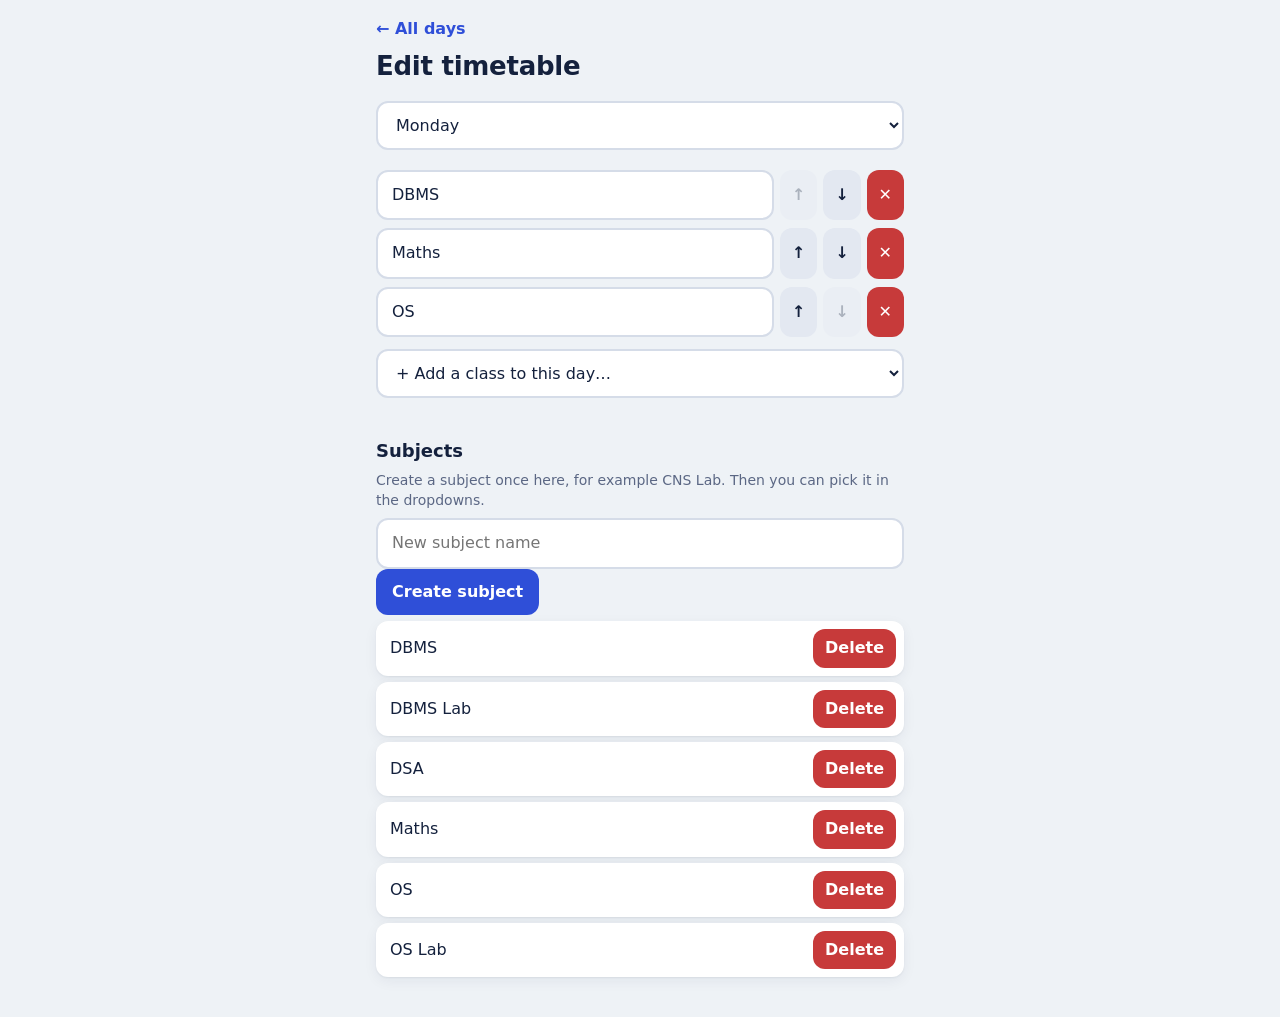
==== edit.html @ e6c1d521 "Add files via upload created the files and uploading them to git hub total=16 files" ====
<!DOCTYPE html>
<html lang="en">
<head>
  <meta charset="utf-8">
  <meta name="viewport" content="width=device-width, initial-scale=1">
  <title>Edit timetable</title>
  <link rel="stylesheet" href="style1.css">

  <link rel="manifest" href="manifest.json">
<meta name="theme-color" content="#14213d">
<link rel="icon" href="icon-192.png">
<link rel="apple-touch-icon" href="icon-180.png">
<meta name="apple-mobile-web-app-capable" content="yes">
<meta name="mobile-web-app-capable" content="yes">
<meta name="apple-mobile-web-app-title" content="Attendance">

</head>
<body>
  <a class="back" href="index.html">← All days</a>
  <h1>Edit timetable</h1>

  <select id="daySelect">
    <option value="monday">Monday</option>
    <option value="tuesday">Tuesday</option>
    <option value="wednesday">Wednesday</option>
    <option value="thursday">Thursday</option>
    <option value="friday">Friday</option>
    <option value="saturday">Saturday</option>
    <option value="sunday">Sunday</option>
  </select>

  <div id="list"></div>

  <select id="subjectSelect"></select>

  <h2>Subjects</h2>
  <p class="hint">Create a subject once here, for example CNS Lab. Then you can pick it in the dropdowns.</p>
  <input id="newSubject" placeholder="New subject name">
  <button id="addSubjectBtn">Create subject</button>
  <div id="subjectList"></div>

  <script src="store.js"></script>
  <script src="edit.js"></script>
</body>
</html>
---- style1.css ----
/* ===== 1. COLORS: change these and the whole app changes ===== */
:root {
  --bg: #eef2f6;       /* page background */
  --card: #ffffff;     /* cards */
  --ink: #14213d;      /* main text */
  --mute: #5b6784;     /* grey text */
  --line: #d5dce8;     /* borders */
  --soft: #e3e8f1;    /* light buttons */
  --accent: #2f4fd8;   /* main blue */
  --ok: #1b8a5a;       /* green */
  --warn: #c27a00;     /* amber */
  --bad: #c73a3a;      /* red */
  --on: #ffffff;       /* text on colored buttons */
  --radius: 16px;
  --shadow: 0 1px 2px rgba(20, 33, 61, 0.06), 0 4px 14px rgba(20, 33, 61, 0.06);
}

@media (prefers-color-scheme: dark) {
  :root {
    --bg: #0e1424;
    --card: #171f35;
    --ink: #e8ecf6;
    --mute: #93a0c0;
    --line: #2a3554;
    --soft: #232d49;
    --accent: #7b93ff;
    --ok: #2fbf82;
    --warn: #e0a030;
    --bad: #f06060;
    --on: #0b1020;
    --shadow: none;
  }
}

/* ===== 2. BASE ===== */
* { box-sizing: border-box; }
html { background: var(--bg); }

body {
  max-width: 560px;
  margin: 0 auto;
  padding: calc(18px + env(safe-area-inset-top, 0px)) 16px calc(40px + env(safe-area-inset-bottom, 0px));
  background: var(--bg);
  color: var(--ink);
  font-family: system-ui, -apple-system, "Segoe UI", Roboto, sans-serif;
  line-height: 1.4;
}

h1 { font-size: 26px; font-weight: 800; letter-spacing: -0.01em; margin: 8px 0 4px; }
h2 { font-size: 18px; margin: 28px 0 6px; }

.back { display: inline-block; color: var(--accent); text-decoration: none; font-weight: 600; }
.hint { color: var(--mute); font-size: 14px; margin: 8px 0; }

/* ===== 3. INPUTS AND BUTTONS ===== */
input, select, button { font: inherit; }

input, select {
  width: 100%;
  font-size: 16px;          /* keep 16px+ so iPhones don't zoom in */
  padding: 12px 14px;
  border: 2px solid var(--line);
  border-radius: 12px;
  background: var(--card);
  color: var(--ink);
}
input:focus, select:focus { outline: none; border-color: var(--accent); }
select { margin: 12px 0; }

button {
  font-size: 16px;
  font-weight: 600;
  padding: 12px 16px;
  border: none;
  border-radius: 12px;
  background: var(--accent);
  color: var(--on);
  cursor: pointer;
  transition: transform 0.1s, opacity 0.15s;
}
button:active { transform: scale(0.97); }
button:disabled { opacity: 0.35; cursor: default; }

/* ===== 4. HOME PAGE (list of days) ===== */
.day {
  display: flex;
  justify-content: space-between;
  align-items: center;
  background: var(--card);
  color: var(--ink);
  padding: 18px;
  margin-top: 10px;
  border-radius: var(--radius);
  text-decoration: none;
  font-size: 18px;
  font-weight: 700;
  box-shadow: var(--shadow);
}
.day::after { content: "›"; color: var(--mute); font-size: 24px; line-height: 1; }
.day:active { transform: scale(0.98); }

.today { background: var(--ink); color: var(--bg); }
.today::after { color: var(--bg); opacity: 0.7; }

.stats-link { background: var(--accent); color: var(--on); margin-top: 22px; }
.stats-link::after { color: var(--on); }
.stats-link + .stats-link { margin-top: 10px; }

/* ===== 5. CARDS (day page and statistics) ===== */
.subject {
  background: var(--card);
  border-radius: var(--radius);
  padding: 16px;
  margin-top: 12px;
  box-shadow: var(--shadow);
}

.top { display: flex; justify-content: space-between; align-items: baseline; gap: 10px; margin-bottom: 6px; }
.title { font-weight: 800; font-size: 18px; overflow-wrap: anywhere; }
.count { color: var(--mute); font-size: 14px; }

.badge { font-size: 14px; font-weight: 700; padding: 3px 10px; border-radius: 12px; }
.s-none { background: var(--soft); color: var(--mute); }
.s-all  { background: var(--ok);   color: var(--on); }
.s-zero { background: var(--bad);  color: var(--on); }
.s-some { background: var(--warn); color: var(--on); }

.period { display: flex; align-items: center; gap: 8px; margin-top: 8px; }
.plabel { min-width: 58px; font-size: 14px; color: var(--mute); }

.present, .absent { flex: 1; padding: 12px; }
.present { background: var(--ok);  color: var(--on); }
.absent  { background: var(--bad); color: var(--on); }
.dim { opacity: 0.3; }

.ctl { display: flex; align-items: center; gap: 10px; margin-top: 14px; font-size: 14px; color: var(--mute); }
.ctl button { padding: 4px 14px; font-size: 18px; background: var(--soft); color: var(--ink); }
.ctl-n { font-weight: 700; color: var(--ink); min-width: 14px; text-align: center; }

.remove {
  display: block;
  margin-top: 12px;
  padding: 6px 0;
  background: none;
  color: var(--bad);
  font-size: 14px;
}

/* ===== 6. STATISTICS ===== */
.overall {
  background: var(--ink);
  color: var(--bg);
  border-radius: 20px;
  padding: 20px;
  display: flex;
  justify-content: space-between;
  align-items: flex-end;
  margin: 16px 0;
}
.big { font-size: 56px; font-weight: 800; line-height: 1; letter-spacing: -0.03em; }
.meta { font-size: 14px; opacity: 0.8; text-align: right; }

.pct { font-size: 24px; font-weight: 800; }
.bar { position: relative; height: 12px; background: var(--soft); border-radius: 6px; margin: 10px 0 8px; }
.fill { height: 100%; border-radius: 6px; }
.tick { position: absolute; top: -4px; bottom: -4px; width: 2px; background: var(--ink); }
.msg { margin: 0; font-weight: 600; }

.ok { color: var(--ok); }
.warn { color: var(--warn); }
.bad { color: var(--bad); }
.bg-ok { background: var(--ok); }
.bg-warn { background: var(--warn); }
.bg-bad { background: var(--bad); }

.details-btn { display: block; width: 100%; margin-top: 12px; background: var(--soft); color: var(--ink); }
.del-subject { display: block; width: 100%; margin-top: 8px; background: none; color: var(--bad); font-weight: 600; }

/* ===== 7. CALENDAR ===== */
.cal-head { display: flex; justify-content: space-between; align-items: center; margin: 14px 0 8px; font-weight: 700; }
.cal-head button { padding: 6px 14px; background: var(--soft); color: var(--ink); }

.cal-grid { display: grid; grid-template-columns: repeat(7, 34px); justify-content: space-between; row-gap: 8px; }
.dow { text-align: center; font-size: 12px; color: var(--mute); }

.cell {
  width: 34px;
  height: 34px;
  display: flex;
  flex-direction: column;
  align-items: center;
  justify-content: center;
  line-height: 1.1;
  border-radius: 50%;
  border: 1px solid var(--line);
  font-size: 13px;
  padding: 0;
  background: transparent;
  color: var(--ink);
}
.cell small { font-size: 9px; line-height: 1; }
.cell.empty { border: none; }
.cell.future { opacity: 0.35; }
.c-p { background: var(--ok);   border-color: var(--ok);   color: var(--on); }
.c-a { background: var(--bad);  border-color: var(--bad);  color: var(--on); }
.c-m { background: var(--warn); border-color: var(--warn); color: var(--on); }

.cell.has-note { position: relative; }
.cell.has-note::after {
  content: "";
  position: absolute;
  top: 1px;
  right: 1px;
  width: 8px;
  height: 8px;
  border-radius: 50%;
  background: #f0b13c;
  border: 1px solid var(--card);
}

.cal-sum { color: var(--mute); font-size: 14px; margin: 10px 0 0; }
.cal-note { margin: 6px 0 0; font-size: 14px; }

/* ===== 8. POPUP ===== */
.modal-back {
  position: fixed;
  inset: 0;
  background: rgba(0, 0, 0, 0.5);
  display: flex;
  align-items: center;
  justify-content: center;
  padding: 16px;
  z-index: 10;
}
.modal { background: var(--card); border-radius: 20px; padding: 18px; width: 100%; max-width: 420px; max-height: 90vh; overflow: auto; }
.modal-title { margin: 0 0 12px; font-weight: 700; font-size: 18px; text-align: center; }
.modal-title small { color: var(--mute); font-weight: 400; font-size: 14px; }
.del-warn { margin: 0 0 12px; font-size: 15px; }

.modal-btn { display: block; width: 100%; margin-top: 8px; padding: 14px; }
.m-p { background: var(--ok);  color: var(--on); }
.m-n { background: var(--mute); color: var(--on); }
.m-a { background: var(--bad); color: var(--on); }
.modal-btn.current { outline: 3px solid var(--ink); outline-offset: 2px; }
.modal-cancel { display: block; width: 100%; margin-top: 12px; background: none; color: var(--mute); }

.m-row { display: flex; align-items: center; gap: 8px; margin-top: 8px; }
.m-row .modal-btn { flex: 1; width: auto; margin-top: 0; padding: 12px; }

.note-wrap { margin-top: 14px; }
.note-input { padding: 8px 10px; border-radius: 8px; }
.note-count { display: block; text-align: right; font-size: 12px; color: var(--mute); margin-top: 4px; }

/* ===== 9. EDIT TIMETABLE ===== */
.edit-row { display: flex; gap: 6px; margin-top: 8px; }
.edit-row input { flex: 1; min-width: 0; width: auto; }
.edit-row button { padding: 10px 12px; background: var(--soft); color: var(--ink); }
.edit-row button:disabled { opacity: 0.3; }
.edit-row .del { background: var(--bad); color: var(--on); }

.subj-row {
  display: flex;
  justify-content: space-between;
  align-items: center;
  background: var(--card);
  border-radius: 12px;
  padding: 8px 8px 8px 14px;
  margin-top: 6px;
  box-shadow: var(--shadow);
}
.subj-row button { padding: 8px 12px; background: var(--bad); color: var(--on); }

.wide { display: block; width: 100%; margin-top: 10px; }
.soft { background: var(--soft); color: var(--ink); }

textarea {
  display: block;
  width: 100%;
  min-height: 90px;
  margin-top: 12px;
  padding: 10px 12px;
  font: inherit;
  font-size: 16px;
  border: 2px solid var(--line);
  border-radius: 12px;
  background: var(--card);
  color: var(--ink);
  resize: vertical;
}
textarea:focus { outline: none; border-color: var(--accent); }

.backup-status { font-weight: 700; margin: 8px 0; }
.backup-note { margin: 8px 0; font-weight: 600; }
.backup-note:empty { display: none; }

.target-row {
  display: flex;
  align-items: center;
  gap: 8px;
  margin: 0 0 4px;
  color: var(--mute);
  font-size: 14px;
}
.target-row input { width: 76px; padding: 8px 10px; text-align: center; }
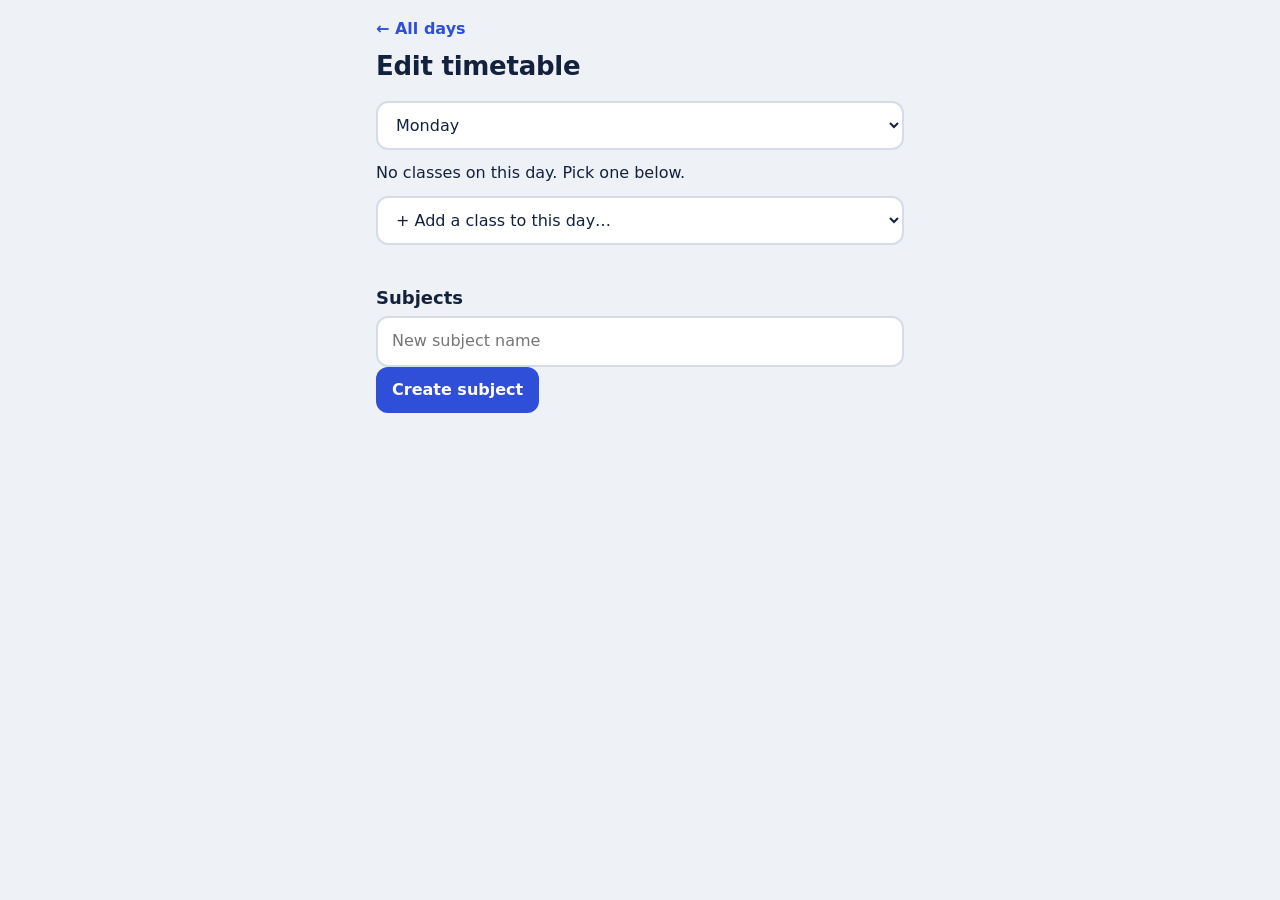
==== commit cd984a92: "Update edit.html removed default time table and made to create their own" ====
--- a/edit.html
+++ b/edit.html
@@ -34,12 +34,11 @@
   <select id="subjectSelect"></select>
 
   <h2>Subjects</h2>
-  <p class="hint">Create a subject once here, for example CNS Lab. Then you can pick it in the dropdowns.</p>
-  <input id="newSubject" placeholder="New subject name">
+  <p id="firstRun" class="hint" hidden>Step 1: create your subjects in the Subjects section at the bottom. Step 2: pick a day here and add them in class order.</p><input id="newSubject" placeholder="New subject name">
   <button id="addSubjectBtn">Create subject</button>
   <div id="subjectList"></div>
 
   <script src="store.js"></script>
   <script src="edit.js"></script>
 </body>
-</html>+</html>
